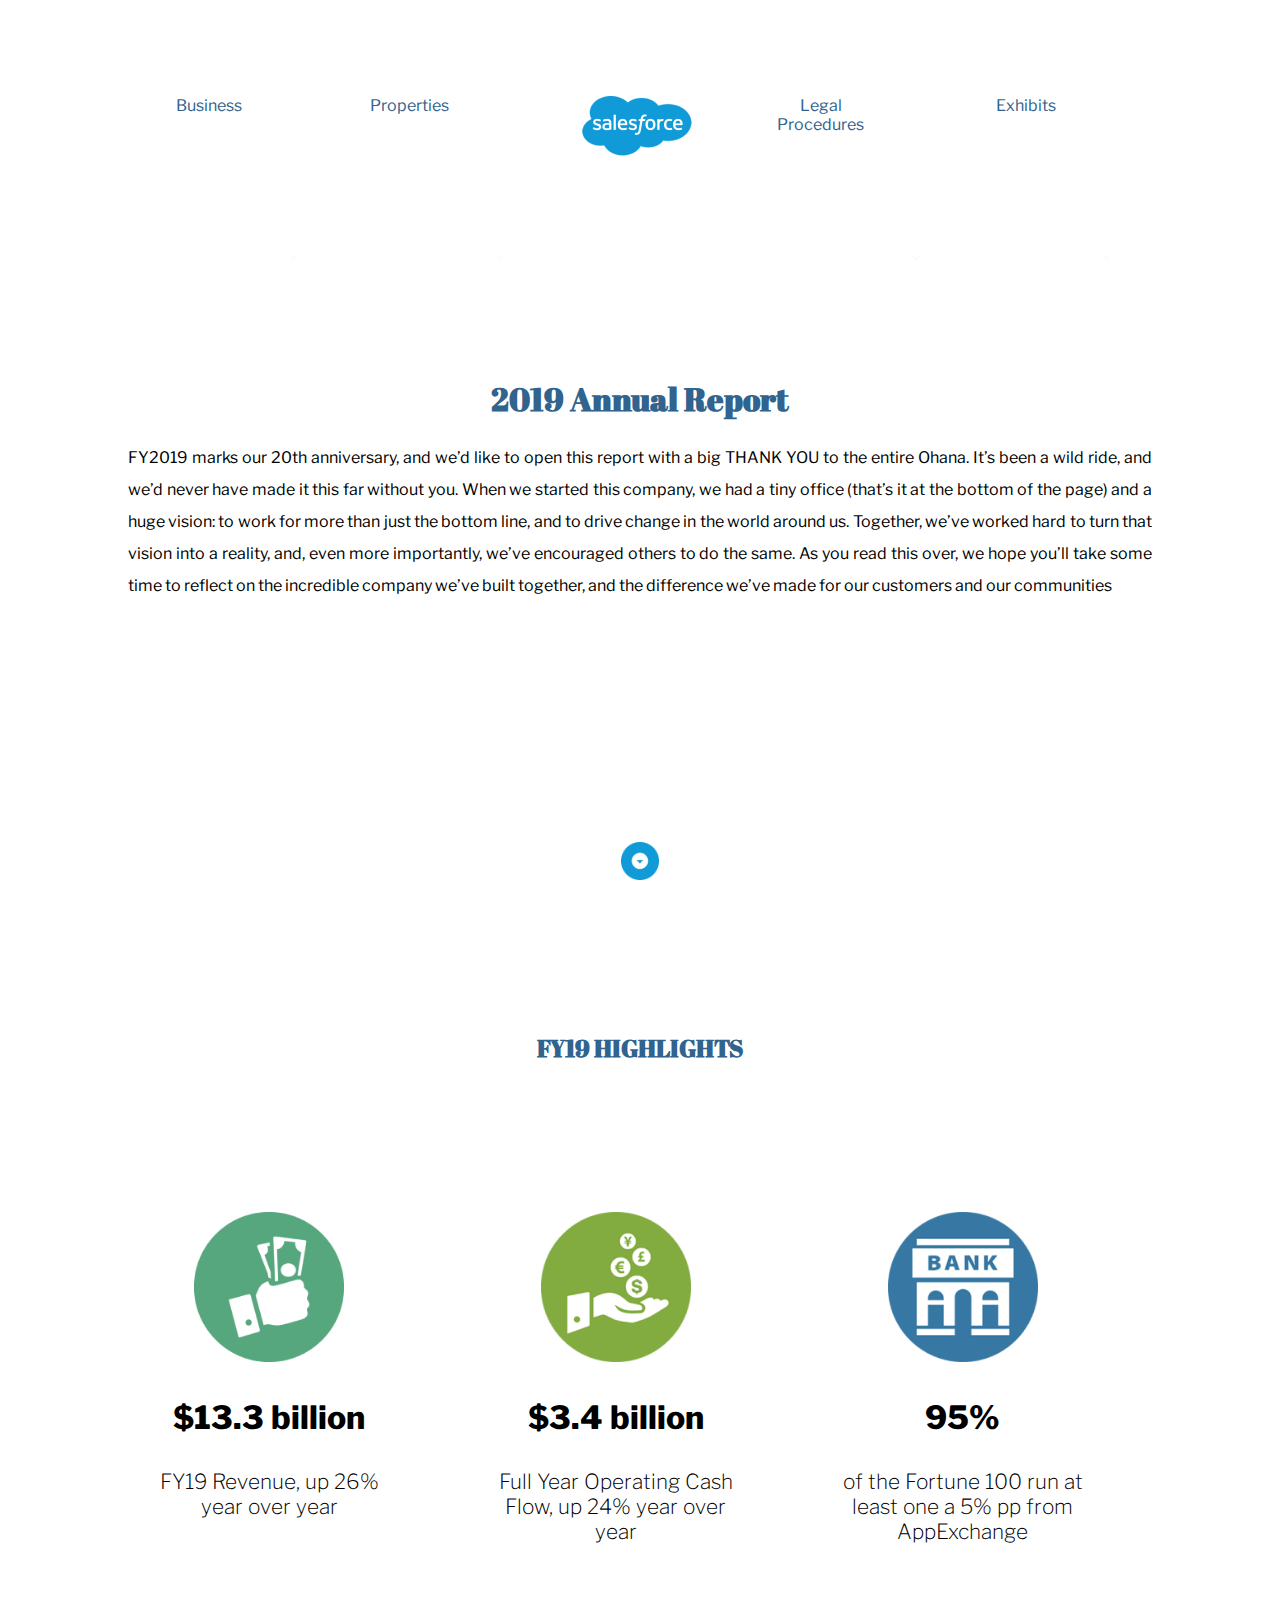
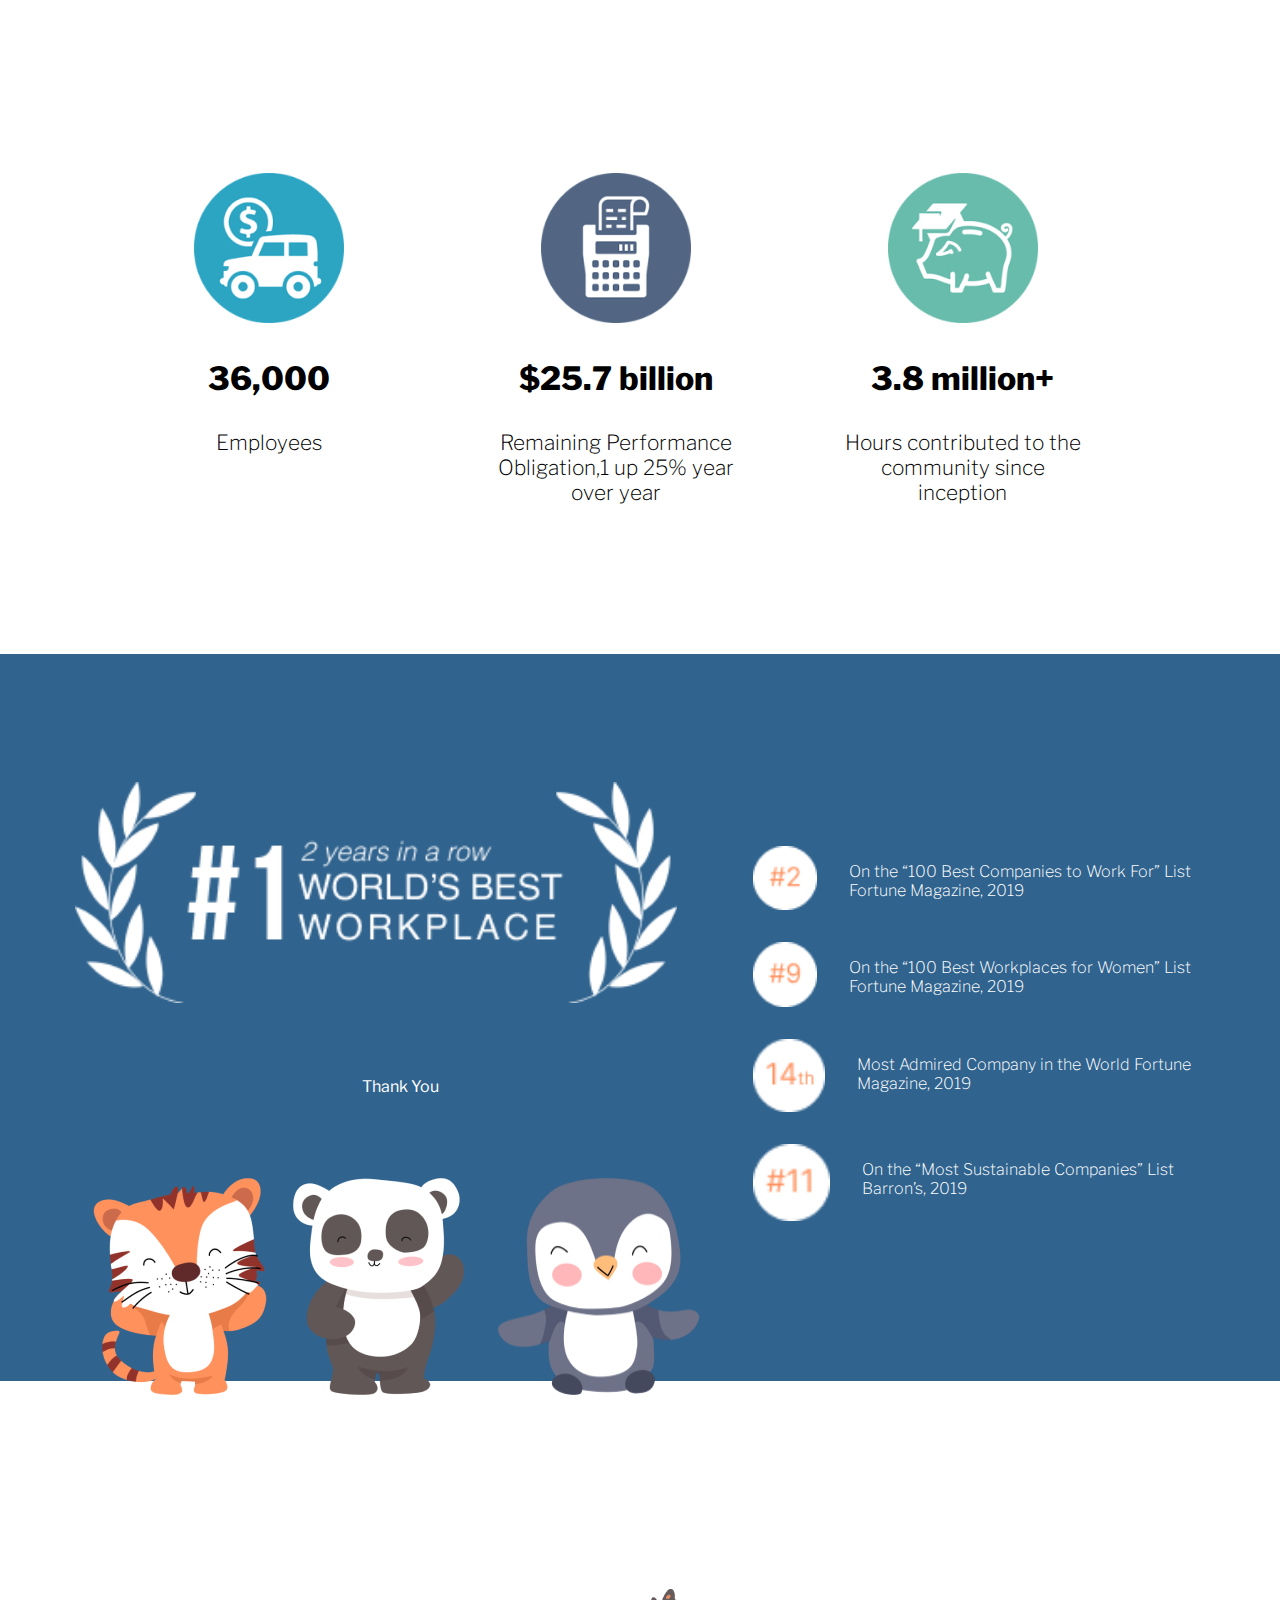
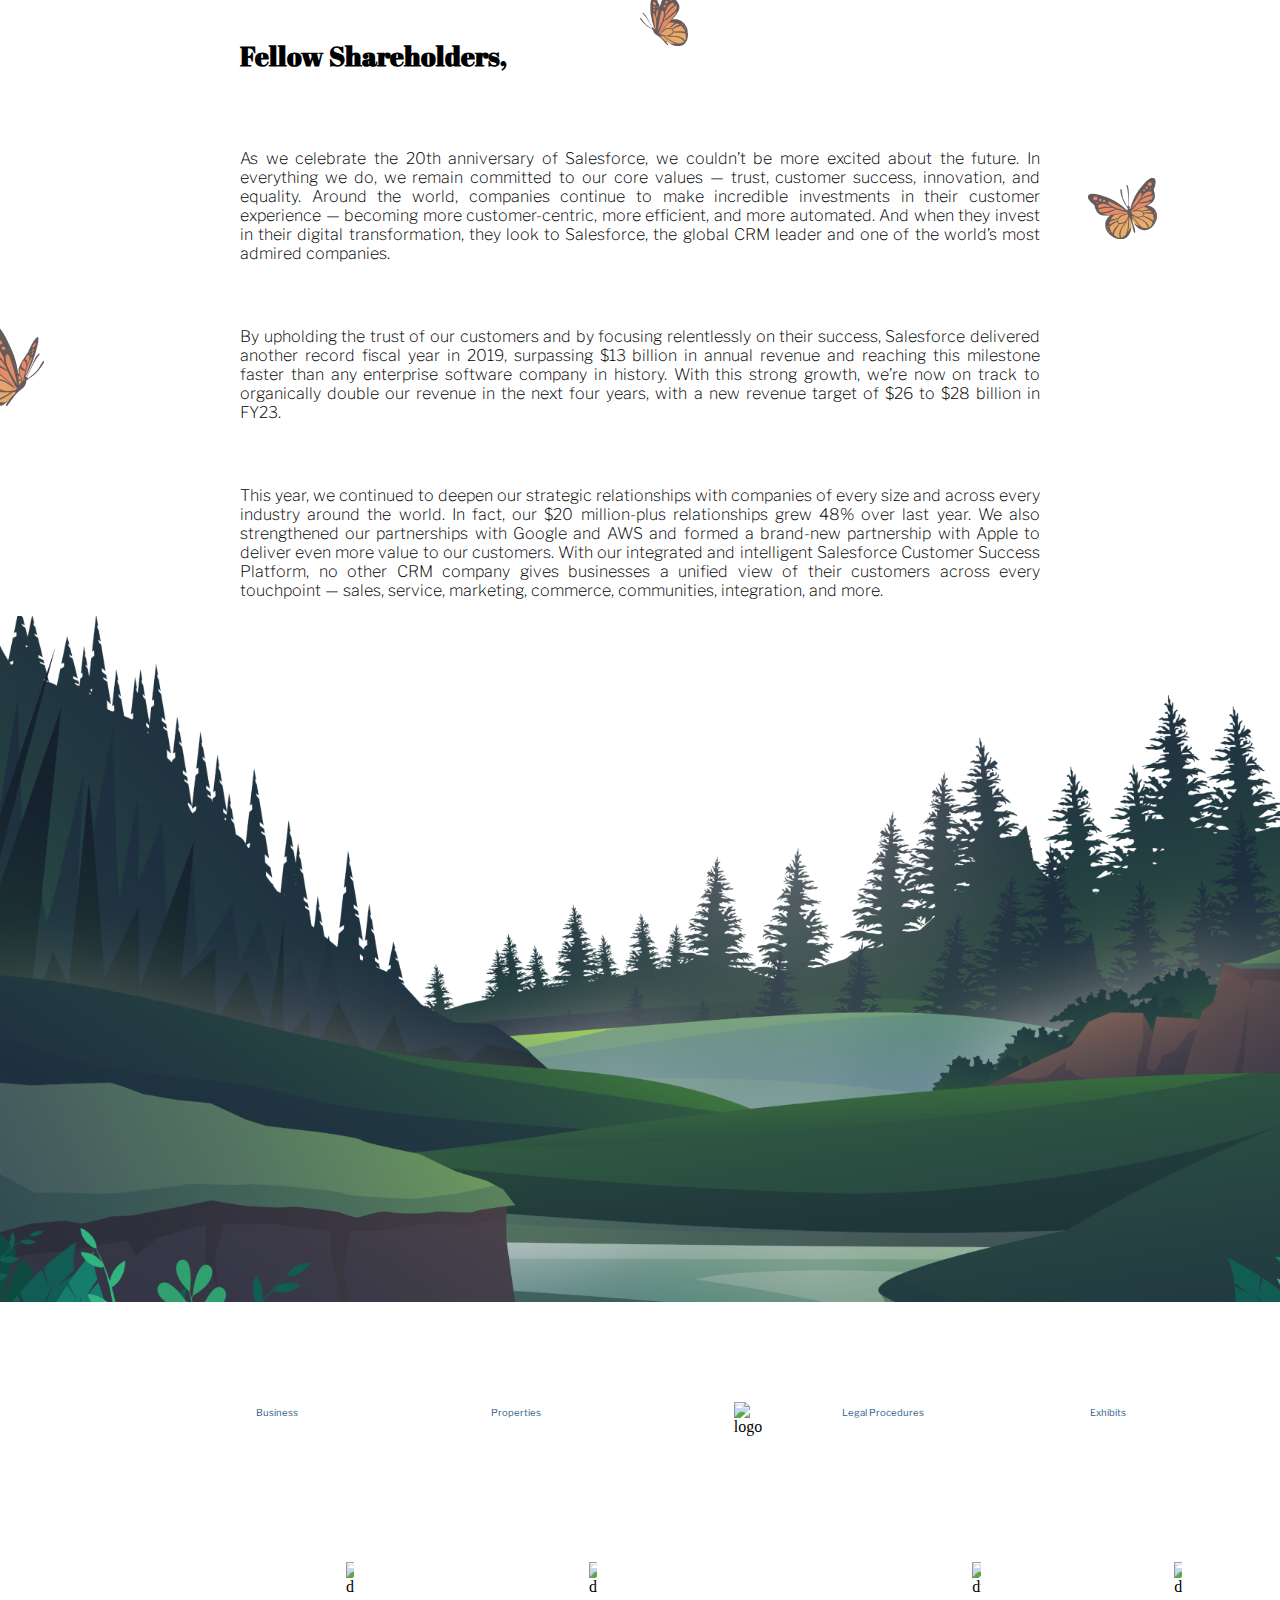
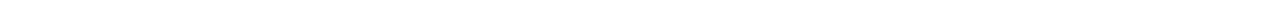
==== Code/index.html @ 08977320 "Annual Report Code" ====
<!doctype html>
<html>
<head>
<meta charset="UTF-8">
<title>Annual Report Home</title>
<link href="stylesheet/stylesheet.css" rel="stylesheet">
</head>
<body>
<div class="cont">
   <nav>
    <a href="mobilemenu/mobilemenu.html"><img src="images/menu.png" alt="menu" width="65px" height="65px"></a>
    <img src="images/logomobile.png" alt="logo" width="110px" height="60px">
   </nav>
   <h2>2019 annual Report</h2>
   <p><strong>FY2019</strong> marks our 20th anniversary, and we’d like to open this report with a big <strong>THANK YOU</strong> to the entire Ohana. It’s been a wild ride, and we’d never have made it this far without you!</p>
   <div class="down">
   <a href="#"><img src="images/downmobile.png" alt="down"></a>
   </div>
</div>
<div class="top">
  <nav>
    <ul>
      <div class="sec">
      <li><a href="#">business</a></li>
      <img src="images/V.png" alt="dropdown">
      </div>
      <div class="sec">
        <li><a href="Properties/properties.html">properties</a></li>
        <img src="images/V.png" alt="dropdown">
        </div>
        <div class="logo">
        <li><img src="images/logo.png" alt="logo"></li>
        </div>
        <div class="sec">
          <li><a href="/Legal Procedures/legalprocedures.html">legal procedures</a></li>
          <img src="images/V.png" alt="dropdown">
        </div>
        <div class="sec">
          <li><a href="#">exhibits</a></li>
          <img src="images/V.png" alt="dropdown">
        </div>  
    </ul>
  </nav>
  <h1>2019 annual report</h1>
  <p>FY2019 marks our 20th anniversary, and we’d like to open this report with a big THANK YOU to the entire Ohana. It’s been a wild ride, and we’d never have made it this far without you. When we started this company, we had a tiny office (that’s it at the bottom of the page) and a huge vision: to work for more than just the bottom line, and to drive change in the world around us. Together, we’ve worked hard to turn that vision into a reality, and, even more importantly, we’ve encouraged others to do the same. As you read this over, we hope you’ll take some time to reflect on the incredible company we’ve built together, and the difference we’ve made for our customers and our communities</p>
  <div class="arrow">
  <img id="down" src="images/down.png" alt="down">
  </div>
</div>
<div class="text">
<p> When we started this company, we had a tiny office (that’s it at the bottom of the page) and a huge vision: to work for more than just the bottom line, and to drive change in the world around us. Together, we’ve worked hard to turn that vision into a reality, and, even more importantly, we’ve encouraged others to do the same.</p> 
<p>As you read this over, we hope you’ll take some time to reflect on the incredible company we’ve built together, and the difference we’ve made for our customers and our communities</p>
</div>
<div class="highlights">
  <h2>FY19 HIGHLIGHTS</h2>
  <div class="container">
<div class="left">
  <div class="icons">
    <img src="images/icon1.png" alt="hand with money icon" width="150px" height="150px">
    <h3>$13.3 billion</h3>
    <p>FY19 Revenue, up 26% year over year</p>
  </div>
  <div class="icons">
    <img src="images/icon3.png" alt="hand with coins logo" width="150px" height="150px">
    <h3>$3.4 billion</h3>
    <p>Full Year Operating Cash Flow, up 24% year over year</p>
  </div>
  <div class="icons">
    <img src="images/icon5.png" alt="bank logo" width="150px" height="150px">
    <h3>95%</h3>
    <p>of the Fortune 100 run at least one a 5% pp from AppExchange</p>
  </div>
</div>
  <div class="right">
    <div class="icons">
        <img src="images/icon4.png" alt="car with money icon" width="150px" height="150px">
        <h3>36,000</h3>
        <p>Employees</p>
    </div>
    <div class="icons">
        <img src="images/icon2.png" alt="calculator icon" width="150px" height="150px">
        <h3>$25.7 billion</h3>
        <p>Remaining Performance Obligation,1 up 25% year over year</p>
    </div>
    <div class="icons">
        <img src="images/icon6.png" alt="calculator icon" width="150px" height="150px">
        <h3>3.8 million+</h3>
        <p>Hours contributed to the community since inception</p>
    </div>
</div>
</div>
</div>
<div class="best">
<div class="numberone">
<img src="images/1best.png" alt="#1 world best workplace">
</div>
<div class="sec2">
<div class="items">
<img src="images/2.png" alt="#2">
<p>On the “100 Best Companies to Work For” List Fortune Magazine, 2019</p>
</div>
<div class="items">
    <img src="images/9.png" alt="#9">
    <p>On the “100 Best Workplaces for Women” List Fortune Magazine, 2019</p>
</div>
<div class="items">
    <img src="images/14.png" alt="14th">
    <p>Most Admired Company in the World Fortune Magazine, 2019</p>
</div>
<div id="space" class="items">
    <img src="images/11.png" alt="11th">
    <p>On the “Most Sustainable Companies” List Barron’s, 2019</p>
</div>
</div>
</div>
<div class="thankyou">
  <p>thank you</p>
  <div class="cartoons">
    <img  src="images/tiger.png" alt="tiger cartoon">
    <img id="middle" src="images/Panda 1.png" alt="panda cartoon">
    <img src="images/penguin 1.png" alt="penguin cartoon">
  </div>
</div>
<div class="butterfly1">
  <img src="images/1 5.png" alt="butterfly">
</div>
<div class="butterfly2">
  <img src="images/2 20.png" alt="butterfly">
</div>
<div class="butterfly3">
  <img src="images/4 1.png" alt="butterfly">
</div>
<div class="shareholders">
<h3>fellow shareholders,</h3>
<p>As we celebrate the 20th anniversary of Salesforce, we couldn’t be more excited about the future. In everything we do, we remain committed to our core values — trust, customer success, innovation, and equality. Around the world, companies continue to make incredible investments in their customer experience — becoming more customer-centric, more efficient, and more automated. And when they invest in their digital transformation, they look to Salesforce, the global CRM leader and one of the world’s most admired companies.</p>
<p>By upholding the trust of our customers and by focusing relentlessly on their success, Salesforce delivered another record fiscal year in 2019, surpassing $13 billion in annual revenue and reaching this milestone faster than any enterprise software company in history. With this strong growth, we’re now on track to organically double our revenue in the next four years, with a new revenue target of $26 to $28 billion in FY23.</p>
<p>This year, we continued to deepen our strategic relationships with companies of every size and across every industry around the world. In fact, our $20 million-plus relationships grew 48% over last year. We also strengthened our partnerships with Google and AWS and formed a brand-new partnership with Apple to deliver even more value to our customers. With our integrated and intelligent Salesforce Customer Success Platform, no other CRM company gives businesses a unified view of their customers across every touchpoint — sales, service, marketing, commerce, communities, integration, and more.</p>
</div>
<div class="forest">
<img src="images/forest mobile.png" alt="forest illustration">
</div>
<div class="forest2">
  <img src="images/forest 1.png" alt="forest illustration">
</div>
<footer>
  <nav>
      <ul>
        <div class="sec">
        <li><a href="#">business</a></li>
        <img src="../images/V.png" alt="dropdown">
        </div>
        <div class="sec">
          <li><a href="/Properties/properties.html">properties</a></li>
          <img src="../images/V.png" alt="dropdown">
          </div>
          <div class="logo">
          <li><img src="../images/logo.png" alt="logo"></li>
          </div>
          <div class="sec">
            <li><a href="/Legal Procedures/legalprocedures.html">legal procedures</a></li>
            <img src="../images/V.png" alt="dropdown">
          </div>
          <div class="sec">
            <li><a href="#">exhibits</a></li>
            <img src="../images/V.png" alt="dropdown">
          </div>  
      </ul>
    </nav>
</footer>
</body>
</html>
---- Code/stylesheet/stylesheet.css ----
@import url("https://fonts.googleapis.com/css2?family=Abril+Fatface&display=swap");
@import url("https://fonts.googleapis.com/css2?family=Libre+Franklin:wght@100;200;300;400;500;700;800;900&display=swap");
* {
  box-sizing: border-box;
}

html {
  font-size: 100%;
}

body {
  margin: 0;
  padding: 0;
}

.top, .forest2, footer {
  display: none;
}

nav, .container, .cartoons {
  display: flex;
}

nav {
  justify-content: space-between;
  width: 50rem;
  margin: auto;
  padding: 5rem 0;
}

.cont {
  text-align: center;
  background-image: url(../images/heromobile.png);
  background-repeat: no-repeat;
  background-size: cover;
  height: 130.625rem;
}

.cont h2 {
  font-family: Abril Fatface;
  text-transform: capitalize;
  color: white;
  font-size: 2.813rem;
  margin-top: 25rem;
}

.cont p {
  font-family: Libre Franklin;
  font-size: 1.875rem;
  padding: 0 5.938rem;
  font-weight: 200;
  color: white;
  line-height: 3.125rem;
}

.down {
  padding-top: 62.5rem;
}

.text p {
  text-align: justify;
  font-family: Libre Franklin;
  font-weight: 200;
  width: 50rem;
  margin: auto;
  margin-top: 10rem;
  line-height: 3.125rem;
  font-size: 2rem;
}

.highlights {
  padding-top: 8rem;
}
.highlights h2 {
  text-align: center;
  font-family: Abril Fatface;
  color: #30638E;
}

.container {
  width: 50rem;
  margin: auto;
}

.icons {
  text-align: center;
  width: 80%;
  margin: 8rem auto;
}
.icons h3 {
  font-family: Libre Franklin;
  font-weight: 800;
  font-size: 2rem;
}
.icons p {
  font-family: Libre Franklin;
  font-weight: 200;
  font-size: 1.3rem;
}

.right {
  text-align: center;
}

.best {
  background-color: #30638E;
  text-align: center;
}

.numberone {
  padding-top: 8rem;
}
.numberone img {
  width: 80%;
}

.items {
  padding-top: 8rem;
}
.items img {
  width: 8%;
}
.items p {
  font-family: Libre Franklin;
  color: white;
  font-weight: 200;
  padding: 0 5rem;
}

#space {
  padding-bottom: 30rem;
}

.thankyou {
  margin-top: -22rem;
  text-align: center;
}
.thankyou p {
  font-family: Libre Franklin;
  color: white;
  text-transform: capitalize;
  margin-bottom: 5rem;
}

.cartoons {
  justify-content: center;
}

.shareholders {
  width: 50rem;
  margin: auto;
}
.shareholders h3 {
  font-family: Abril Fatface;
  text-transform: capitalize;
  font-size: 1.7rem;
}
.shareholders p {
  text-align: justify;
  font-family: Libre Franklin;
  font-weight: 200;
  padding-top: 3rem;
}

.forest img {
  width: 100%;
  margin: auto;
  margin-top: -20rem;
}

.butterfly1 img {
  position: relative;
  top: 15rem;
  left: 40rem;
}

.butterfly2 img {
  position: relative;
  top: 60rem;
  left: 56rem;
}

.butterfly3 img {
  position: relative;
  top: 85rem;
  left: -1rem;
}

@media (min-width: 1200px) {
  .cont, .text, .forest {
    display: none;
  }
  .container {
    display: block;
    margin-left: 6rem;
  }
  .top, .forest2, footer {
    display: contents;
  }
  .top {
    background-image: url(../images/hero.jpg);
    background-repeat: no-repeat;
    background-size: cover;
    text-align: center;
	  height: 200rem;
  }
  nav {
    width: 85%;
    margin: auto;
  }
  nav ul {
    display: flex;
    list-style: none;
    padding-left: 5rem;
  }
  .sec {
    display: flex;
    padding-right: 5rem;
  }
  .sec img {
    width: 5%;
    margin-top: 10rem;
    margin-left: 3rem;
  }
  .logo {
    padding-right: 5rem;
  }
  nav a {
    text-decoration: none;
    font-family: Libre Franklin;
    color: #30638E;
    text-transform: capitalize;
  }
  nav a a:hover {
    text-decoration: underline;
  }
  .top h1 {
    font-family: Abril Fatface;
    color: #30638E;
    text-transform: capitalize;
  }
  .top p {
    width: 80%;
    margin: auto;
    font-family: Libre Franklin;
    line-height: 2rem;
    text-align: justify;
  }
  .arrow img {
    width: 3%;
    margin: auto;
    padding-top: 15rem;
  }
  .left, .right {
    display: flex;
    width: 65rem;
    margin: auto;
  }
  .left .icons {
    margin-bottom: 5rem;
  }
  .icons {
    width: 15rem;
  }
  .best, .items {
    display: flex;
  }
  .numberone {
    width: 65rem;
  }
  .sec2 {
    margin-top: 10rem;
  }
  .sec2 img {
    width: 6rem;
  }
  .items {
    padding-top: 2rem;
  }
  .items p {
    padding-left: 2rem;
    padding-top: 1rem;
    margin: 0;
    text-align: left;
  }
  #space {
    padding-bottom: 10rem;
  }
  .thankyou {
    justify-content: left;
    margin-top: -20rem;
    margin-right: 30rem;
  }
  .forest2 img {
    width: 100%;
  }
  .butterfly3 {
    position: relative;
    top: -60rem;
    left: -1rem;
  }
  .butterfly2 img {
    position: relative;
    top: 20rem;
    left: 68rem;
  }
  .butterfly1 img {
    position: relative;
    width: 3rem;
    top: 12rem;
  }
  footer {
    background-color: #30638E;
  }
  footer nav a {
    font-size: 0.6rem;
  }
  footer .logo img {
    width: 40%;
  }
  footer nav ul {
    padding-left: 10rem;
  }
  footer nav {
    padding-bottom: 0;
  }
}/*# sourceMappingURL=stylesheet.css.map */
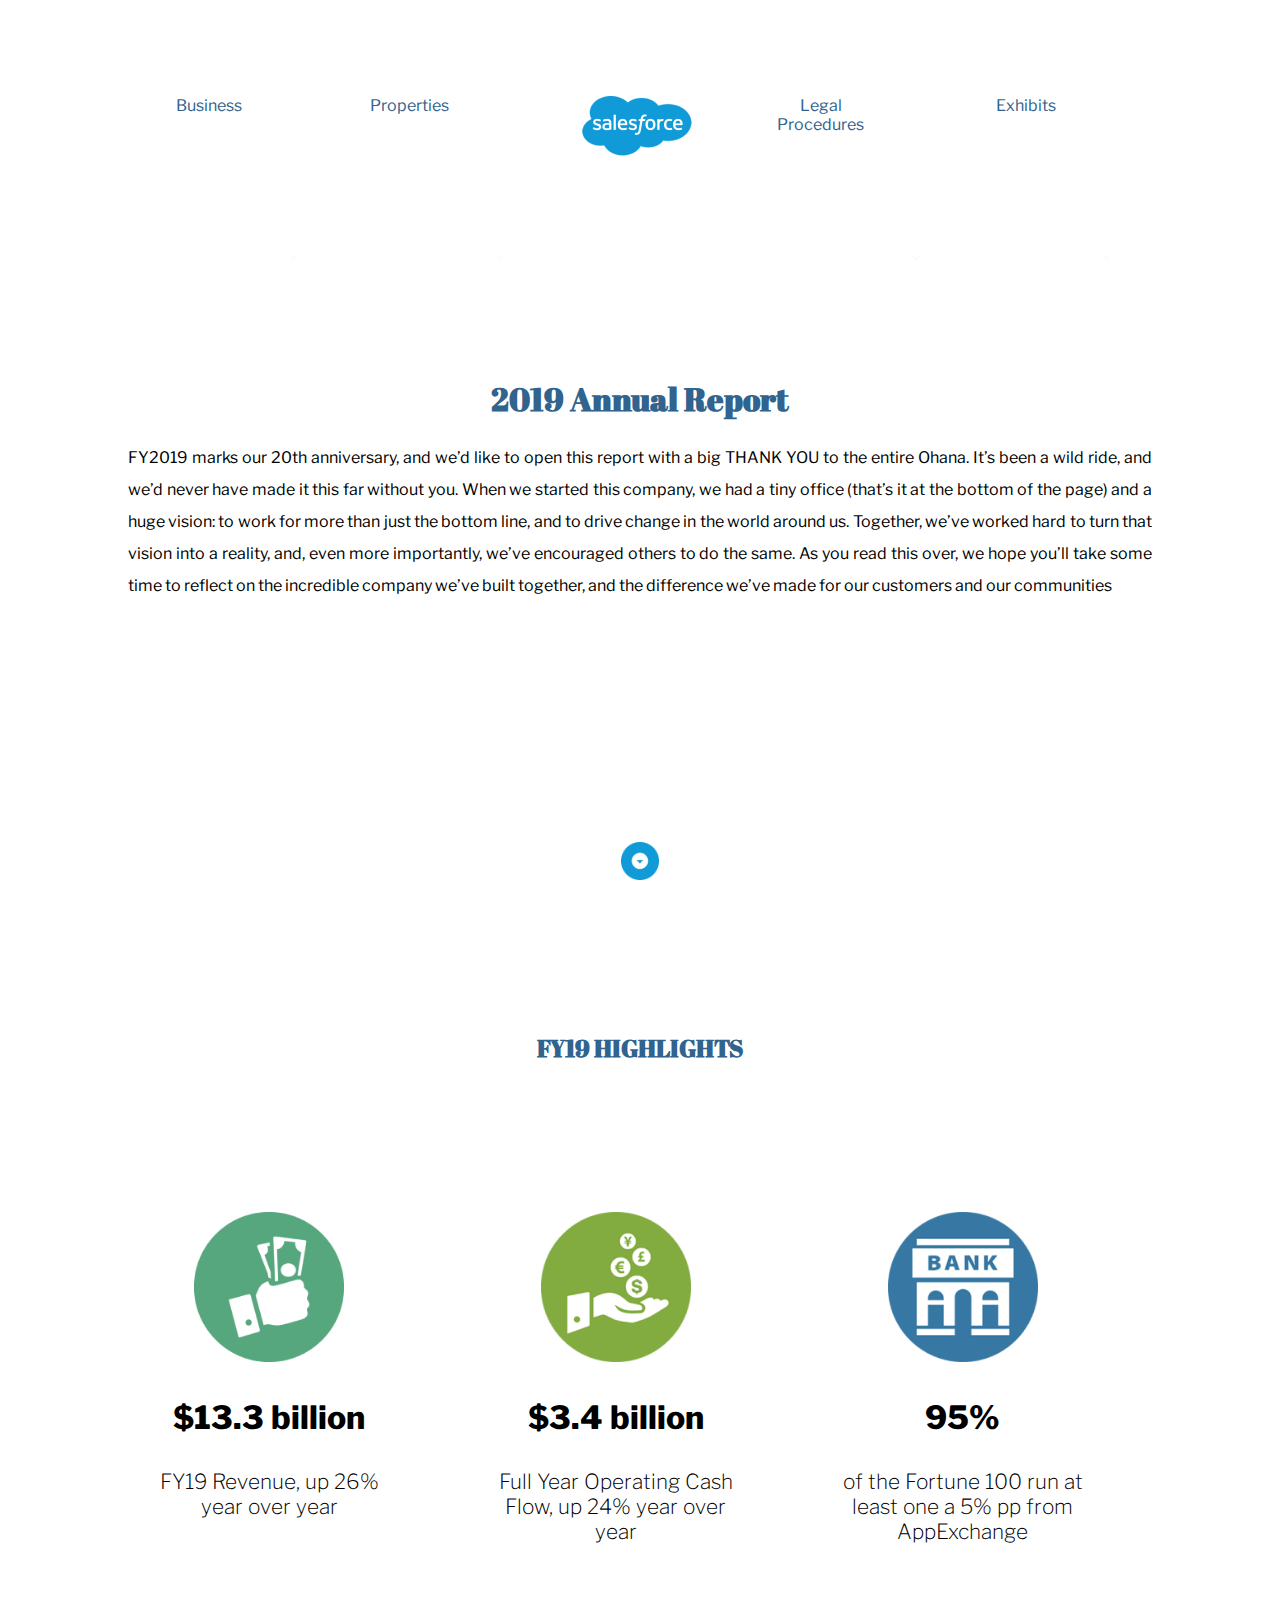
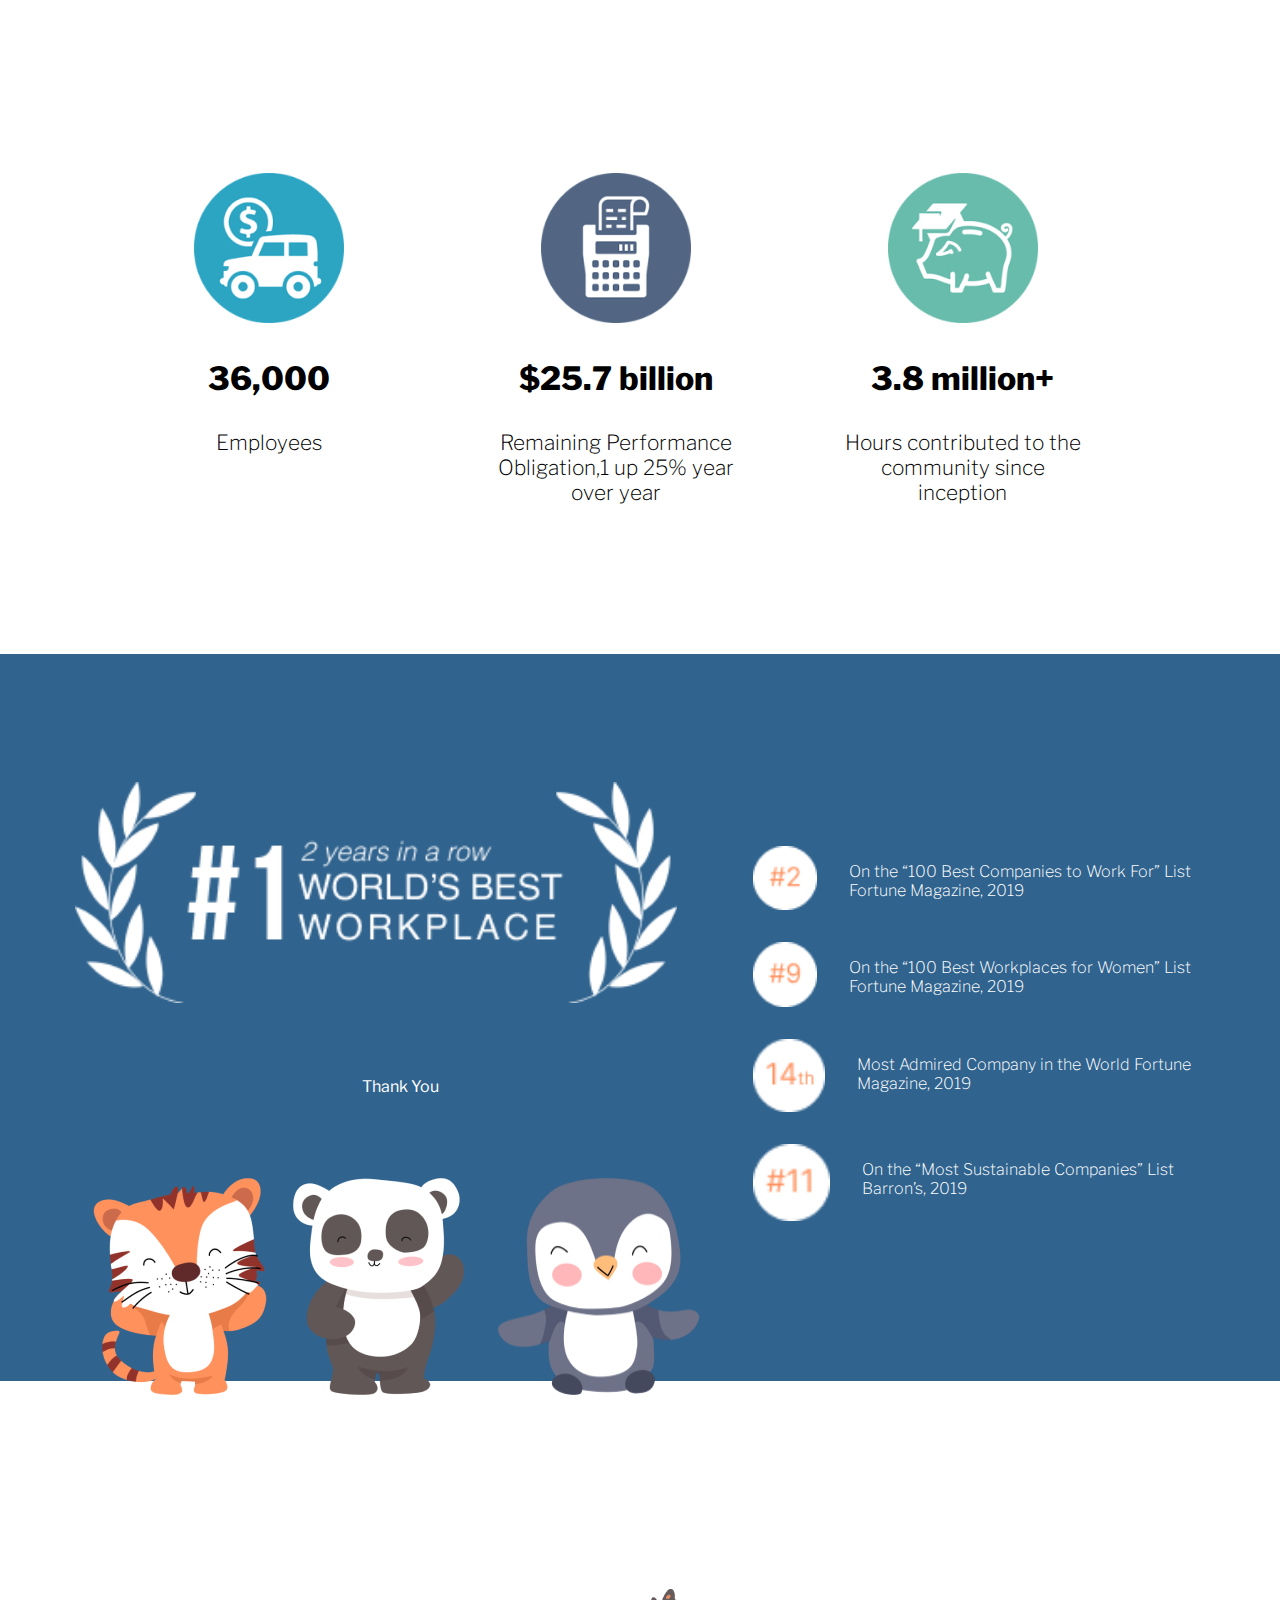
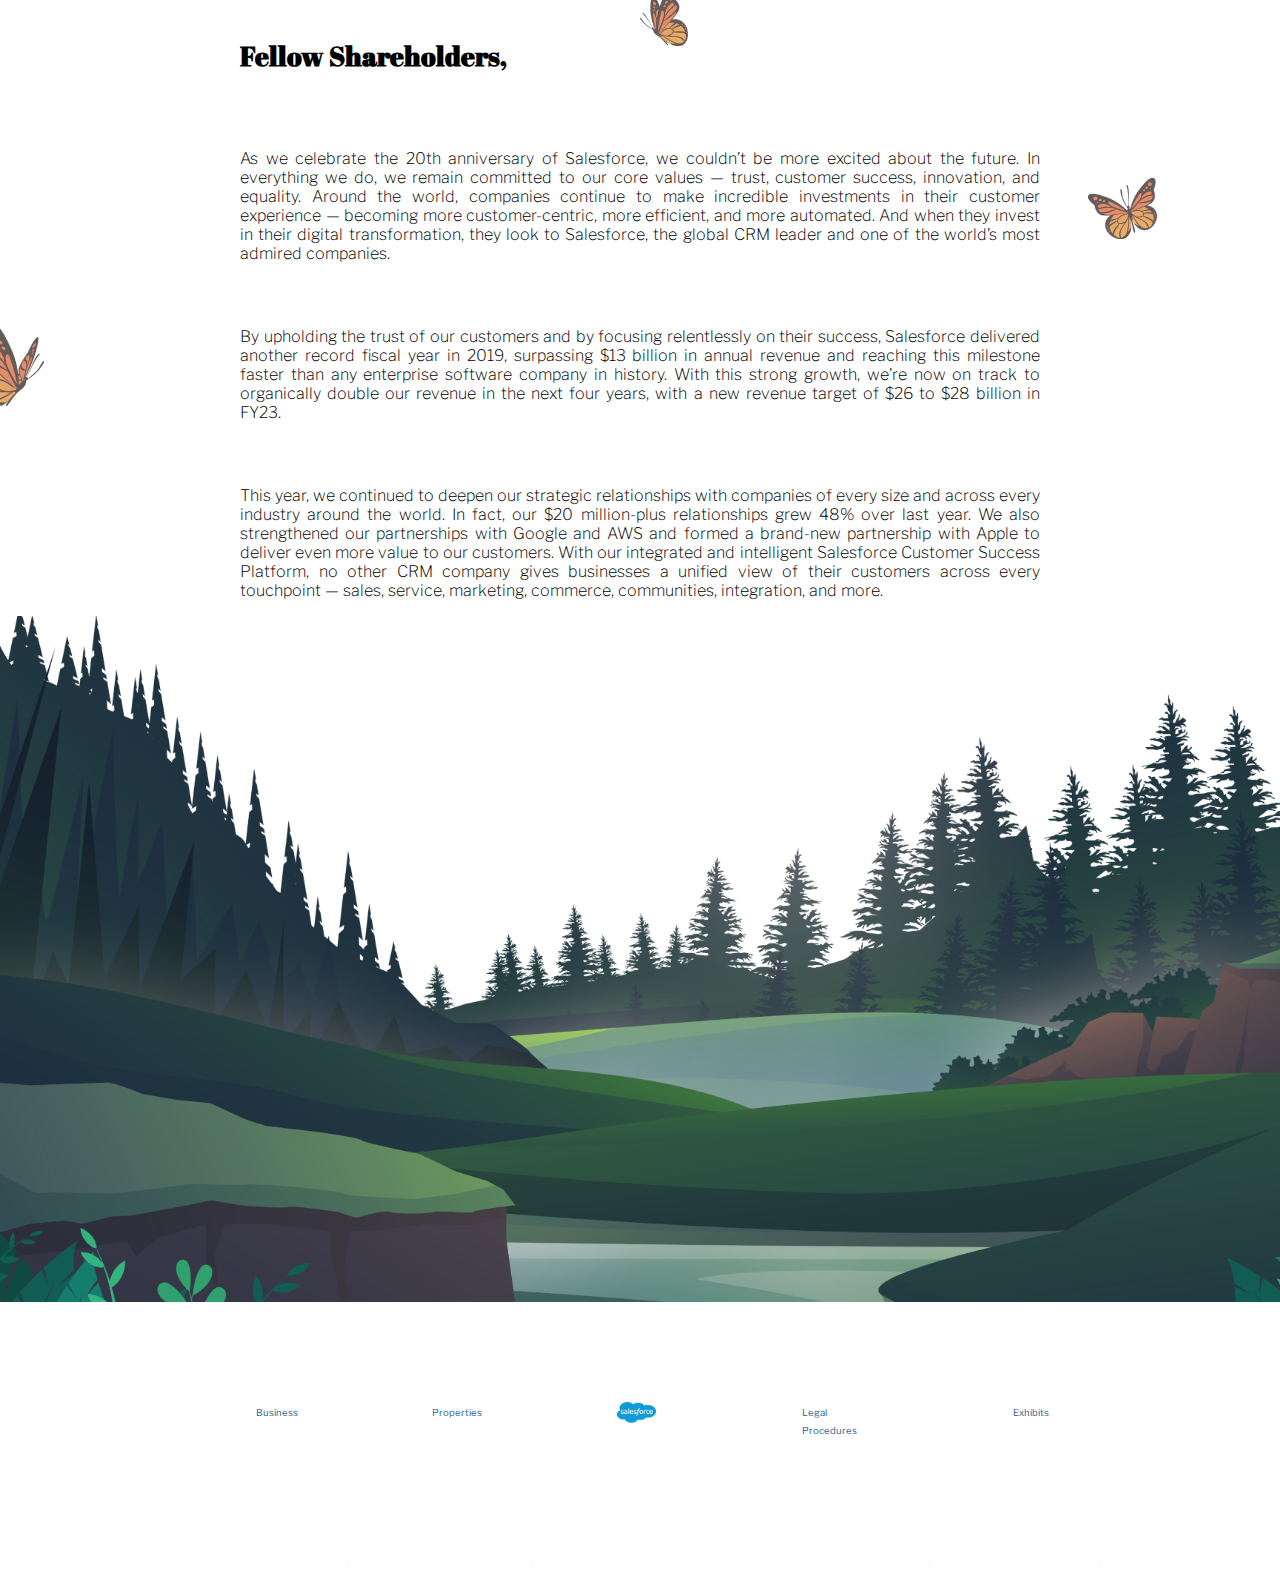
==== commit 7e5bbfe1: "logo" ====
--- a/Code/index.html
+++ b/Code/index.html
@@ -147,22 +147,22 @@
       <ul>
         <div class="sec">
         <li><a href="#">business</a></li>
-        <img src="../images/V.png" alt="dropdown">
+        <img src="images/V.png" alt="dropdown">
         </div>
         <div class="sec">
           <li><a href="/Properties/properties.html">properties</a></li>
-          <img src="../images/V.png" alt="dropdown">
+          <img src="images/V.png" alt="dropdown">
           </div>
           <div class="logo">
-          <li><img src="../images/logo.png" alt="logo"></li>
+          <li><img src="images/logo.png" alt="logo"></li>
           </div>
           <div class="sec">
             <li><a href="/Legal Procedures/legalprocedures.html">legal procedures</a></li>
-            <img src="../images/V.png" alt="dropdown">
+            <img src="images/V.png" alt="dropdown">
           </div>
           <div class="sec">
             <li><a href="#">exhibits</a></li>
-            <img src="../images/V.png" alt="dropdown">
+            <img src="images/V.png" alt="dropdown">
           </div>  
       </ul>
     </nav>
